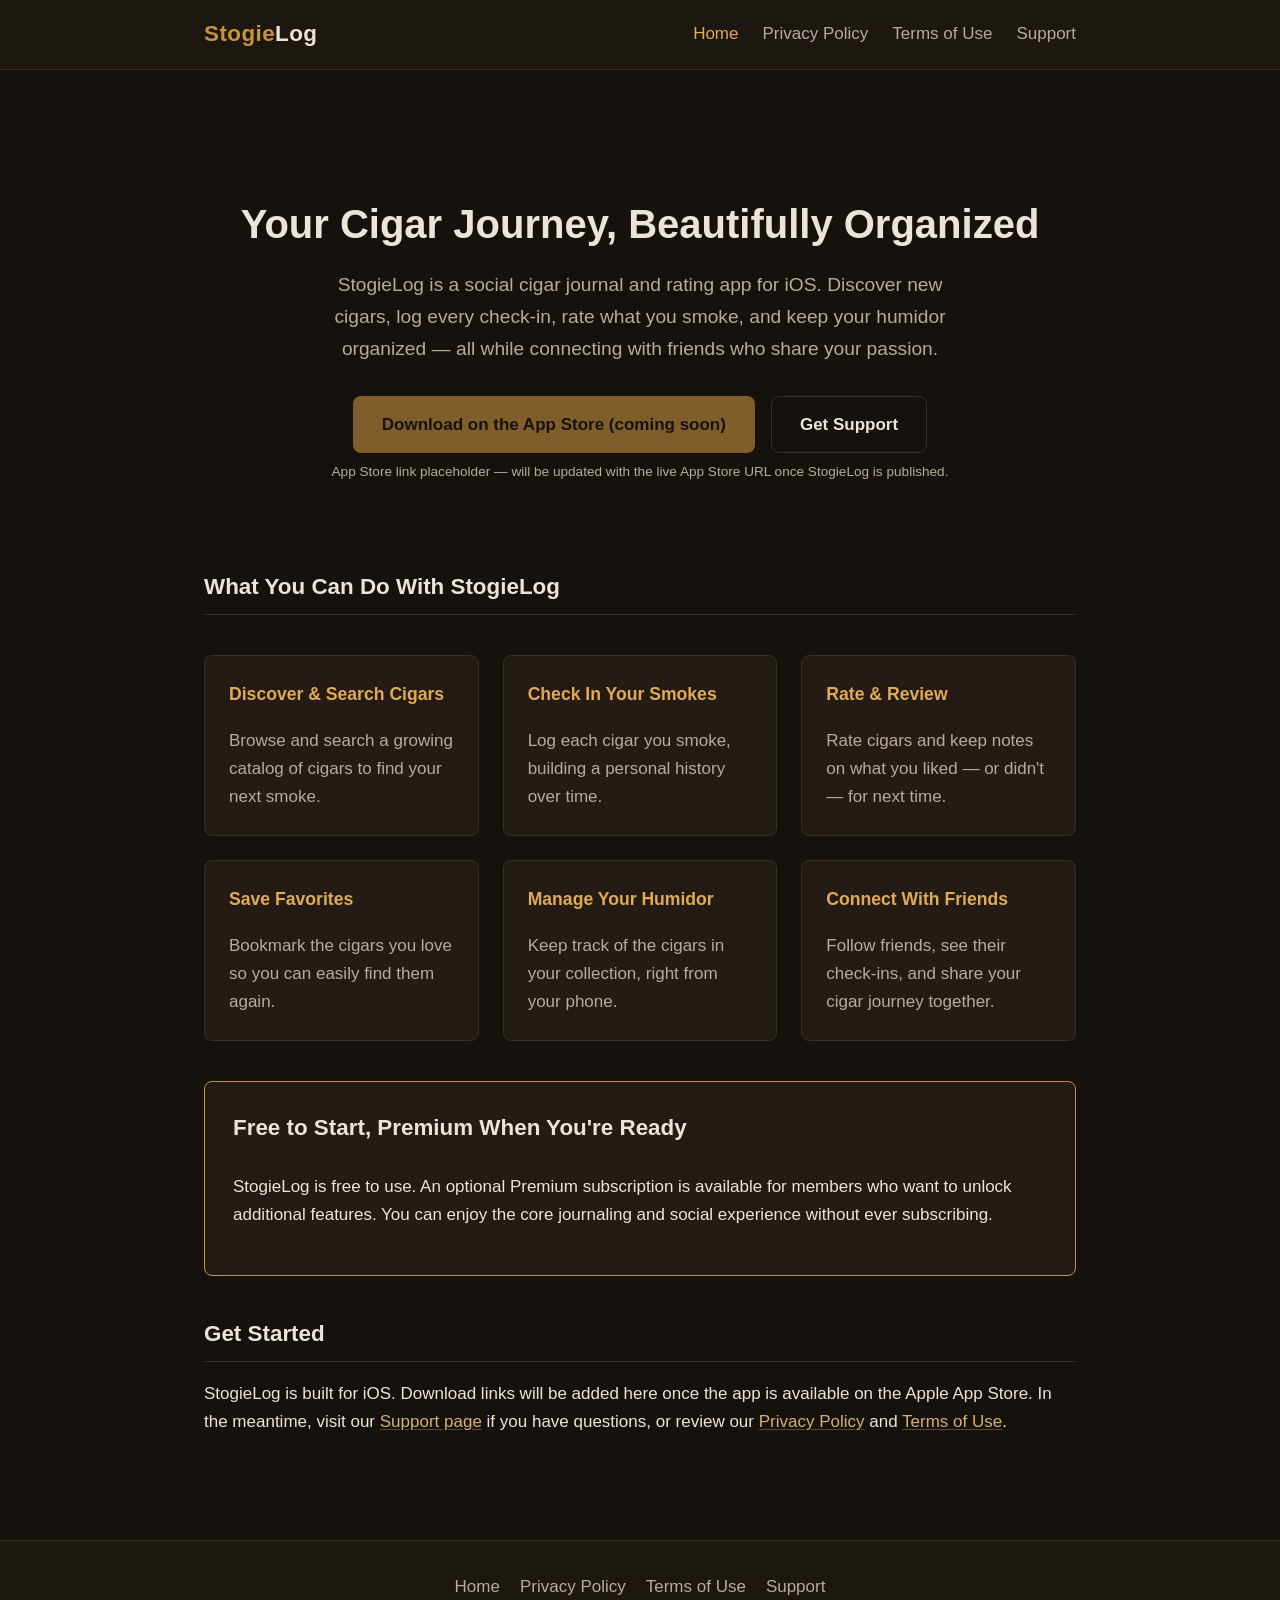
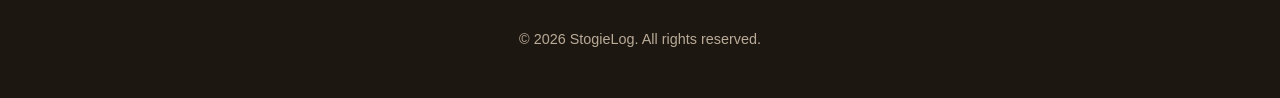
==== index.html @ 13b4f5b9 "Add initial StogieLog static website Adds the public-facing static website for the StogieLog iOS app" ====
<!DOCTYPE html>
<html lang="en">
<head>
  <meta charset="UTF-8">
  <meta name="viewport" content="width=device-width, initial-scale=1.0">
  <title>StogieLog — Your Personal Cigar Journal</title>
  <meta name="description" content="StogieLog is a social cigar journal and rating app for iOS. Track check-ins, rate cigars, manage your humidor, and connect with friends.">
  <link rel="stylesheet" href="styles.css">
</head>
<body>
  <a class="skip-link" href="#main-content">Skip to main content</a>

  <header class="site-header">
    <div class="nav-container">
      <a class="brand" href="index.html"><span class="brand-mark">Stogie</span>Log</a>
      <nav class="main-nav" aria-label="Primary navigation">
        <ul>
          <li><a href="index.html" aria-current="page">Home</a></li>
          <li><a href="privacy.html">Privacy Policy</a></li>
          <li><a href="terms.html">Terms of Use</a></li>
          <li><a href="support.html">Support</a></li>
        </ul>
      </nav>
    </div>
  </header>

  <main id="main-content">
    <section class="hero">
      <h1>Your Cigar Journey, Beautifully Organized</h1>
      <p class="tagline">
        StogieLog is a social cigar journal and rating app for iOS. Discover new cigars,
        log every check-in, rate what you smoke, and keep your humidor organized —
        all while connecting with friends who share your passion.
      </p>
      <div class="cta-group">
        <a class="btn btn-primary" href="#" aria-disabled="true" onclick="return false;">
          Download on the App Store (coming soon)
        </a>
        <a class="btn btn-secondary" href="support.html">Get Support</a>
      </div>
      <p class="placeholder-note">
        App Store link placeholder — will be updated with the live App Store URL once StogieLog is published.
      </p>
    </section>

    <section aria-labelledby="features-heading">
      <h2 id="features-heading">What You Can Do With StogieLog</h2>
      <div class="features">
        <div class="feature-card">
          <h3>Discover &amp; Search Cigars</h3>
          <p>Browse and search a growing catalog of cigars to find your next smoke.</p>
        </div>
        <div class="feature-card">
          <h3>Check In Your Smokes</h3>
          <p>Log each cigar you smoke, building a personal history over time.</p>
        </div>
        <div class="feature-card">
          <h3>Rate &amp; Review</h3>
          <p>Rate cigars and keep notes on what you liked — or didn't — for next time.</p>
        </div>
        <div class="feature-card">
          <h3>Save Favorites</h3>
          <p>Bookmark the cigars you love so you can easily find them again.</p>
        </div>
        <div class="feature-card">
          <h3>Manage Your Humidor</h3>
          <p>Keep track of the cigars in your collection, right from your phone.</p>
        </div>
        <div class="feature-card">
          <h3>Connect With Friends</h3>
          <p>Follow friends, see their check-ins, and share your cigar journey together.</p>
        </div>
      </div>
    </section>

    <section class="premium-callout" aria-labelledby="premium-heading">
      <h2 id="premium-heading">Free to Start, Premium When You're Ready</h2>
      <p>
        StogieLog is free to use. An optional Premium subscription is available for members
        who want to unlock additional features. You can enjoy the core journaling and
        social experience without ever subscribing.
      </p>
    </section>

    <section aria-labelledby="get-started-heading">
      <h2 id="get-started-heading">Get Started</h2>
      <p>
        StogieLog is built for iOS. Download links will be added here once the app is
        available on the Apple App Store. In the meantime, visit our
        <a href="support.html">Support page</a> if you have questions, or review our
        <a href="privacy.html">Privacy Policy</a> and <a href="terms.html">Terms of Use</a>.
      </p>
    </section>
  </main>

  <footer class="site-footer">
    <div class="footer-container">
      <nav class="footer-nav" aria-label="Footer navigation">
        <ul>
          <li><a href="index.html">Home</a></li>
          <li><a href="privacy.html">Privacy Policy</a></li>
          <li><a href="terms.html">Terms of Use</a></li>
          <li><a href="support.html">Support</a></li>
        </ul>
      </nav>
      <p class="footer-copy">&copy; 2026 StogieLog. All rights reserved.</p>
    </div>
  </footer>
</body>
</html>
---- styles.css ----
/* StogieLog — shared stylesheet
   Dark, sophisticated aesthetic for a premium cigar-journal app. */

:root {
  --color-bg: #15110d;
  --color-bg-alt: #1d1711;
  --color-surface: #241c14;
  --color-border: #3a2e20;
  --color-text: #ece4d8;
  --color-text-muted: #b9ab98;
  --color-accent: #c8923f;
  --color-accent-hover: #e0ab54;
  --color-link: #d9b074;
  --max-width: 920px;
  --radius: 8px;
}

* {
  box-sizing: border-box;
}

html {
  scroll-behavior: smooth;
}

body {
  margin: 0;
  background-color: var(--color-bg);
  color: var(--color-text);
  font-family: -apple-system, BlinkMacSystemFont, "Segoe UI", Georgia, "Helvetica Neue", Arial, sans-serif;
  line-height: 1.65;
  font-size: 17px;
  -webkit-font-smoothing: antialiased;
}

a {
  color: var(--color-link);
  text-decoration: underline;
  text-decoration-color: rgba(217, 176, 116, 0.35);
  text-underline-offset: 2px;
}

a:hover,
a:focus {
  color: var(--color-accent-hover);
}

img {
  max-width: 100%;
}

/* Skip link for accessibility */
.skip-link {
  position: absolute;
  left: -9999px;
  top: 0;
  background: var(--color-accent);
  color: #15110d;
  padding: 0.75rem 1rem;
  border-radius: var(--radius);
  z-index: 100;
}

.skip-link:focus {
  left: 1rem;
  top: 1rem;
}

/* Header & Navigation */
.site-header {
  background-color: var(--color-bg-alt);
  border-bottom: 1px solid var(--color-border);
}

.nav-container {
  max-width: var(--max-width);
  margin: 0 auto;
  padding: 1rem 1.5rem;
  display: flex;
  align-items: center;
  justify-content: space-between;
  flex-wrap: wrap;
  gap: 0.75rem;
}

.brand {
  font-size: 1.4rem;
  font-weight: 700;
  color: var(--color-text);
  text-decoration: none;
  letter-spacing: 0.02em;
}

.brand:hover,
.brand:focus {
  color: var(--color-accent-hover);
}

.brand .brand-mark {
  color: var(--color-accent);
}

.main-nav ul {
  list-style: none;
  display: flex;
  gap: 1.5rem;
  margin: 0;
  padding: 0;
  flex-wrap: wrap;
}

.main-nav a {
  color: var(--color-text-muted);
  text-decoration: none;
  font-weight: 500;
}

.main-nav a:hover,
.main-nav a:focus,
.main-nav a[aria-current="page"] {
  color: var(--color-accent-hover);
}

/* Layout */
main {
  max-width: var(--max-width);
  margin: 0 auto;
  padding: 2.5rem 1.5rem 4rem;
}

.page-title {
  font-size: 2rem;
  margin-bottom: 0.25rem;
}

.page-subtitle {
  color: var(--color-text-muted);
  margin-top: 0;
  margin-bottom: 2rem;
}

.effective-date {
  color: var(--color-text-muted);
  font-style: italic;
  margin-bottom: 2rem;
}

section {
  margin-bottom: 2.5rem;
}

h2 {
  font-size: 1.4rem;
  border-bottom: 1px solid var(--color-border);
  padding-bottom: 0.5rem;
  margin-top: 2.5rem;
}

h3 {
  font-size: 1.1rem;
  color: var(--color-accent-hover);
}

/* Hero (home page) */
.hero {
  text-align: center;
  padding: 3rem 1rem 2rem;
}

.hero h1 {
  font-size: 2.5rem;
  margin-bottom: 0.75rem;
}

.hero .tagline {
  font-size: 1.2rem;
  color: var(--color-text-muted);
  max-width: 640px;
  margin: 0 auto 2rem;
}

.cta-group {
  display: flex;
  justify-content: center;
  gap: 1rem;
  flex-wrap: wrap;
  margin-top: 1rem;
}

.btn {
  display: inline-block;
  padding: 0.85rem 1.75rem;
  border-radius: var(--radius);
  font-weight: 600;
  text-decoration: none;
  border: 1px solid transparent;
}

.btn-primary {
  background-color: var(--color-accent);
  color: #1a1410;
}

.btn-primary:hover,
.btn-primary:focus {
  background-color: var(--color-accent-hover);
  color: #1a1410;
}

.btn-secondary {
  background-color: transparent;
  color: var(--color-text);
  border-color: var(--color-border);
}

.btn-secondary:hover,
.btn-secondary:focus {
  border-color: var(--color-accent);
  color: var(--color-accent-hover);
}

.btn[aria-disabled="true"] {
  opacity: 0.6;
  cursor: not-allowed;
}

.placeholder-note {
  font-size: 0.85rem;
  color: var(--color-text-muted);
  margin-top: 0.5rem;
}

/* Feature grid */
.features {
  display: grid;
  grid-template-columns: repeat(auto-fit, minmax(240px, 1fr));
  gap: 1.5rem;
  margin: 2.5rem 0;
}

.feature-card {
  background-color: var(--color-surface);
  border: 1px solid var(--color-border);
  border-radius: var(--radius);
  padding: 1.5rem;
}

.feature-card h3 {
  margin-top: 0;
}

.feature-card p {
  color: var(--color-text-muted);
  margin-bottom: 0;
}

/* Premium callout */
.premium-callout {
  background-color: var(--color-surface);
  border: 1px solid var(--color-accent);
  border-radius: var(--radius);
  padding: 1.75rem;
  margin: 2.5rem 0;
}

.premium-callout h2 {
  border-bottom: none;
  margin-top: 0;
}

/* Support contact list */
.contact-list {
  list-style: none;
  padding: 0;
  margin: 0;
}

.contact-list li {
  background-color: var(--color-surface);
  border: 1px solid var(--color-border);
  border-radius: var(--radius);
  padding: 1rem 1.25rem;
  margin-bottom: 1rem;
}

.contact-list .contact-email {
  font-weight: 700;
  font-size: 1.05rem;
}

.contact-list p {
  margin: 0.35rem 0 0;
  color: var(--color-text-muted);
}

/* Footer */
.site-footer {
  border-top: 1px solid var(--color-border);
  background-color: var(--color-bg-alt);
  color: var(--color-text-muted);
}

.footer-container {
  max-width: var(--max-width);
  margin: 0 auto;
  padding: 2rem 1.5rem;
  display: flex;
  flex-direction: column;
  gap: 0.75rem;
  align-items: center;
  text-align: center;
}

.footer-nav ul {
  list-style: none;
  display: flex;
  gap: 1.25rem;
  padding: 0;
  margin: 0;
  flex-wrap: wrap;
  justify-content: center;
}

.footer-nav a {
  color: var(--color-text-muted);
  text-decoration: none;
}

.footer-nav a:hover,
.footer-nav a:focus {
  color: var(--color-accent-hover);
}

.footer-copy {
  font-size: 0.9rem;
}

/* Responsive adjustments */
@media (max-width: 600px) {
  .nav-container {
    flex-direction: column;
    align-items: flex-start;
  }

  .hero h1 {
    font-size: 2rem;
  }

  .main-nav ul {
    gap: 1rem;
  }
}
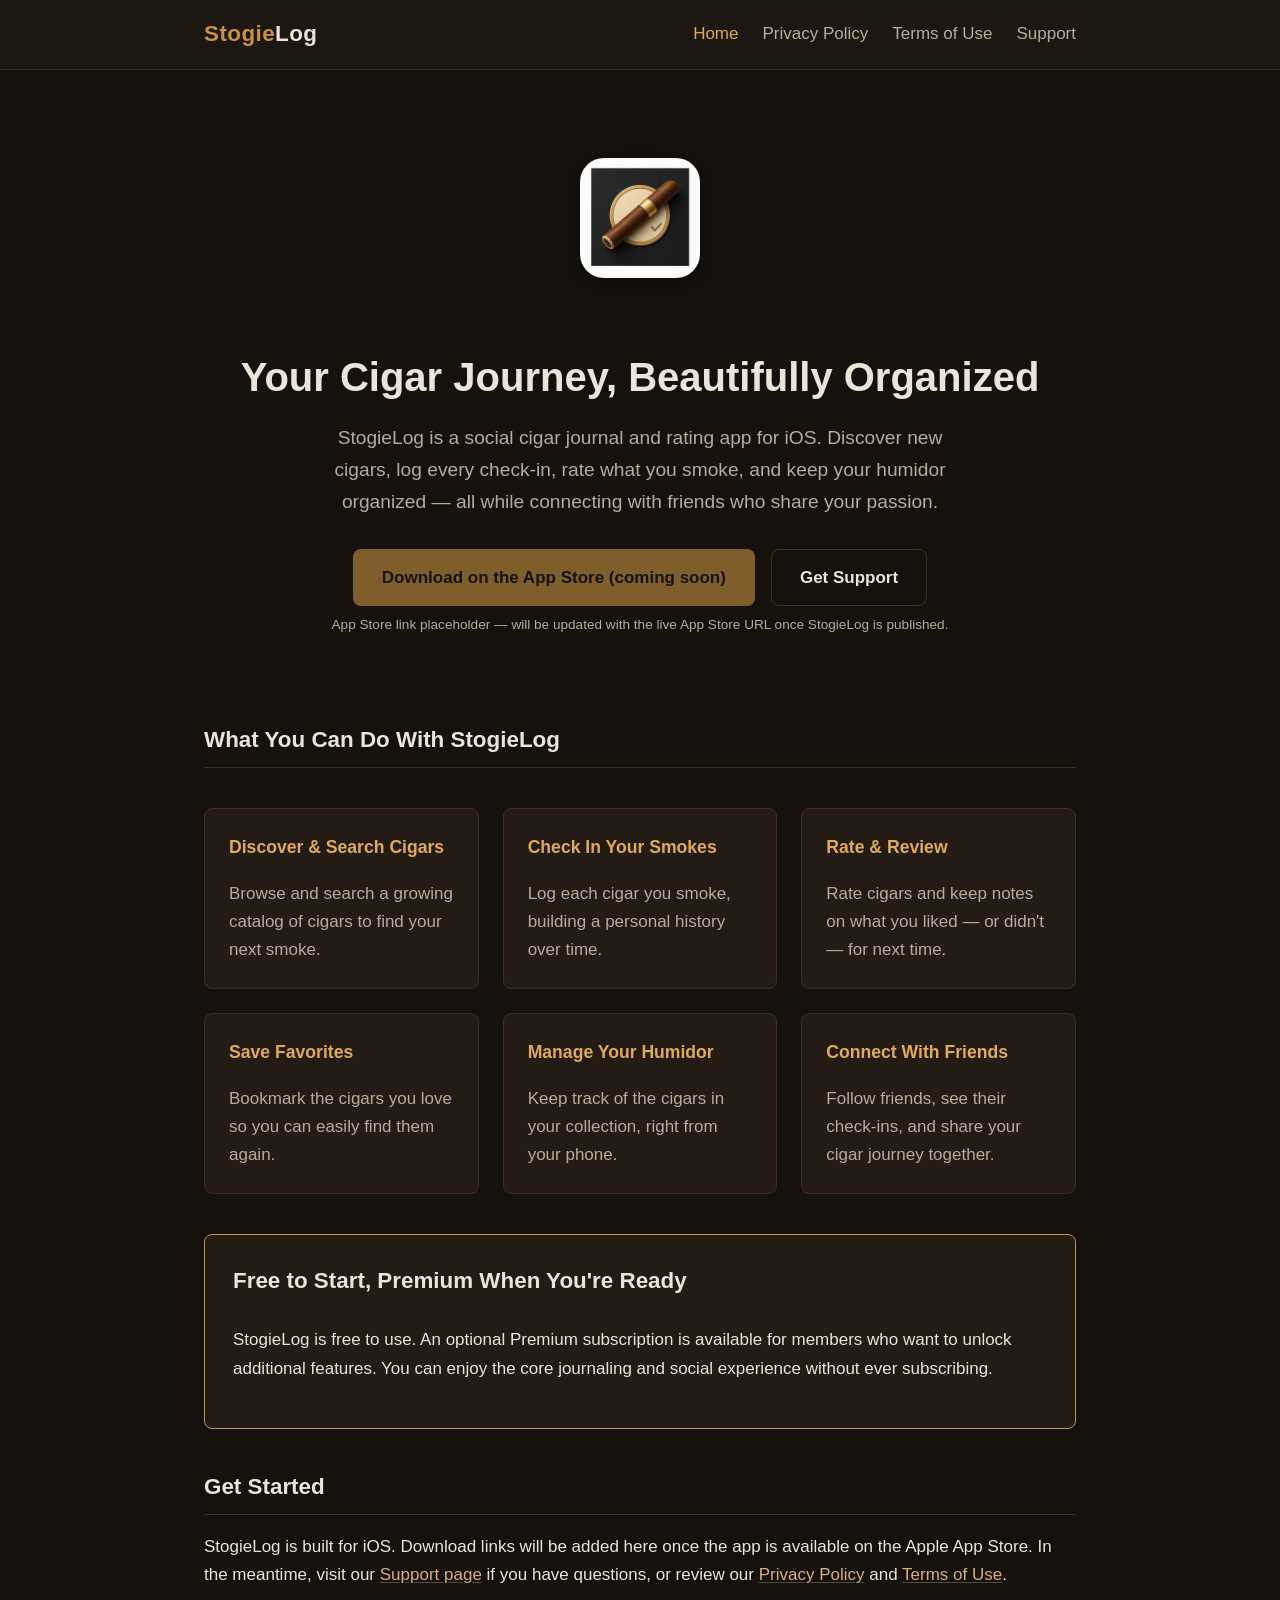
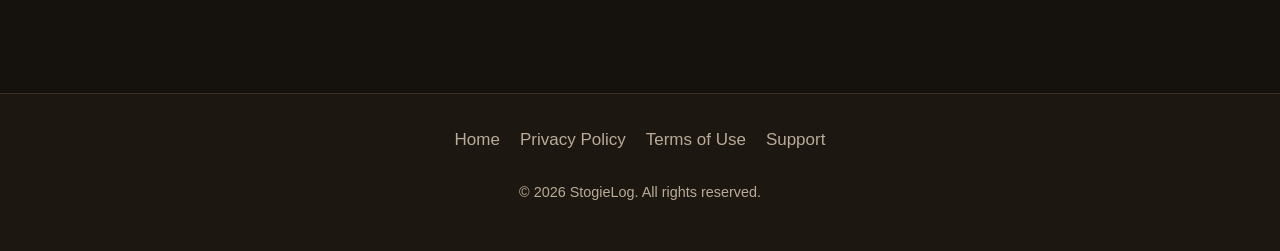
==== commit 6ac173dc: "Add app icon to landing page and update Terms effective date - Add images/app-icon.jpg (StogieLog ap" ====
--- a/index.html
+++ b/index.html
@@ -26,6 +26,7 @@
 
   <main id="main-content">
     <section class="hero">
+      <img class="app-icon" src="images/app-icon.jpg" alt="StogieLog app icon" width="120" height="120">
       <h1>Your Cigar Journey, Beautifully Organized</h1>
       <p class="tagline">
         StogieLog is a social cigar journal and rating app for iOS. Discover new cigars,
--- a/styles.css
+++ b/styles.css
@@ -167,6 +167,14 @@
   padding: 3rem 1rem 2rem;
 }
 
+.app-icon {
+  width: 120px;
+  height: 120px;
+  border-radius: 24px;
+  margin-bottom: 1.5rem;
+  box-shadow: 0 4px 16px rgba(0, 0, 0, 0.4);
+}
+
 .hero h1 {
   font-size: 2.5rem;
   margin-bottom: 0.75rem;
